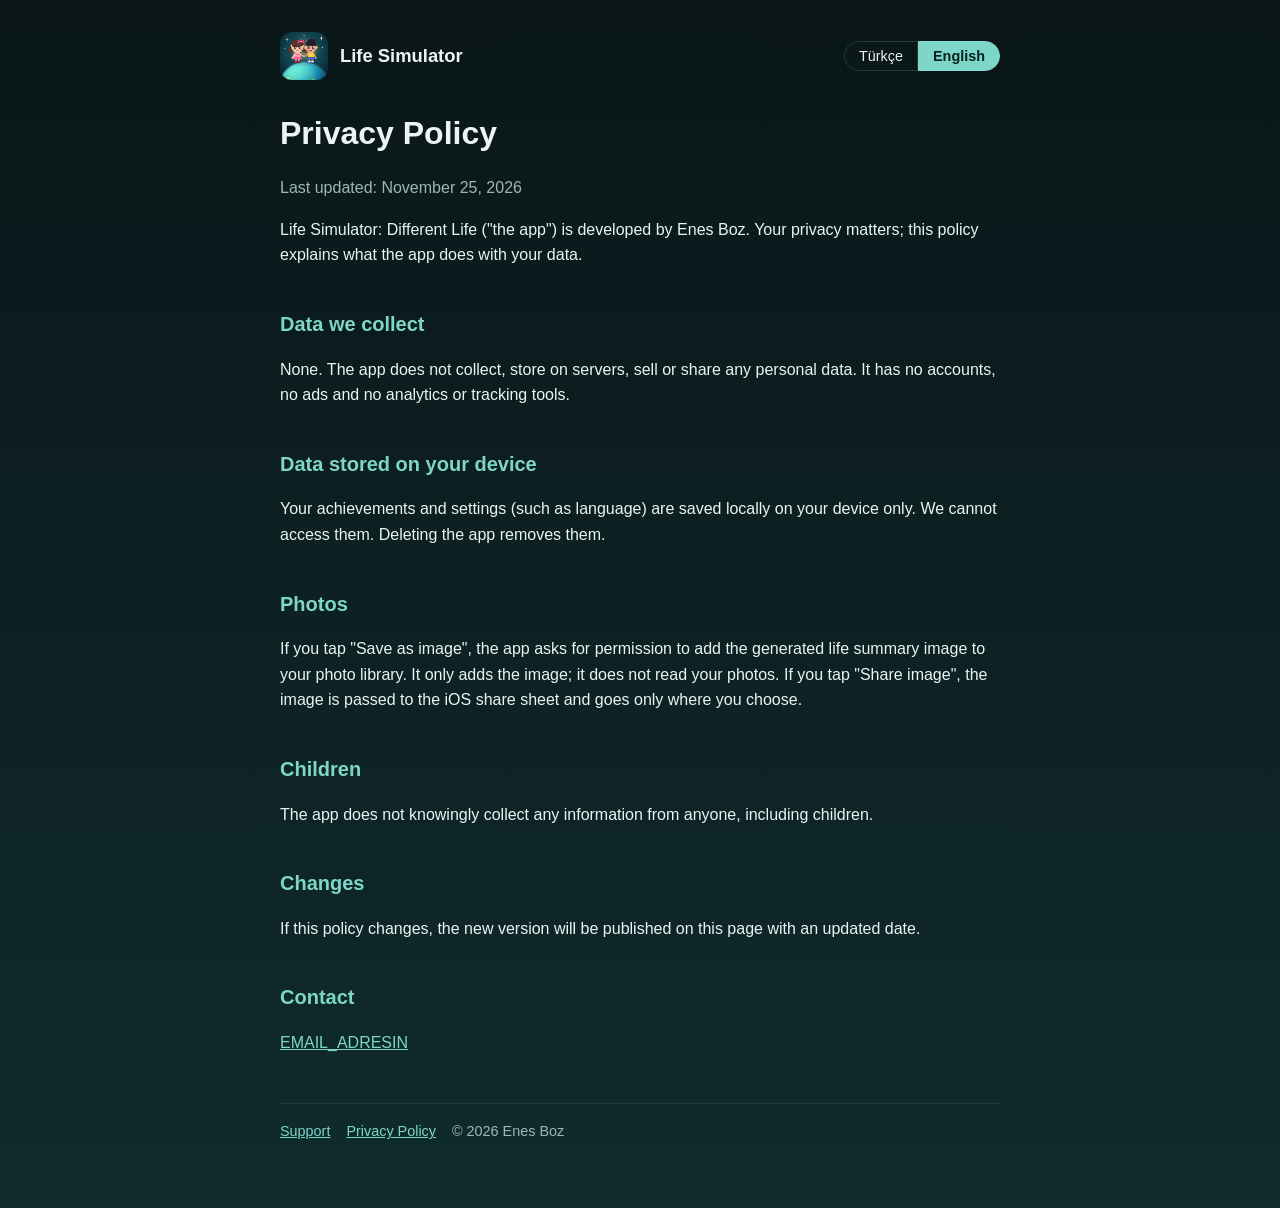
==== privacy.html @ 26c109a1 "Guncelleme Çar 25.11.2026 14:42" ====
<!doctype html><html lang="en"><head><meta charset="utf-8"><meta name="viewport" content="width=device-width,initial-scale=1"><link rel="stylesheet" href="style.css"><script src="lang.js"></script><title>Life Simulator – Privacy Policy</title></head><body><div class="wrap"><header><div class="brand"><img src="icon.png" alt="" onerror="this.style.display=&quot;none&quot;"><span>Life Simulator</span></div><div class="lang"><button data-set="tr">Türkçe</button><button data-set="en">English</button></div></header>
<h1><span data-l="en">Privacy Policy</span><span data-l="tr">Gizlilik Politikası</span></h1>
<p class="muted"><span data-l="en">Last updated: November 25, 2026</span><span data-l="tr">Son güncelleme: 25 Kasım 2026</span></p>
<div data-l="en">
<p>Life Simulator: Different Life ("the app") is developed by Enes Boz. Your privacy matters; this policy explains what the app does with your data.</p>
<h2>Data we collect</h2><p>None. The app does not collect, store on servers, sell or share any personal data. It has no accounts, no ads and no analytics or tracking tools.</p>
<h2>Data stored on your device</h2><p>Your achievements and settings (such as language) are saved locally on your device only. We cannot access them. Deleting the app removes them.</p>
<h2>Photos</h2><p>If you tap "Save as image", the app asks for permission to add the generated life summary image to your photo library. It only adds the image; it does not read your photos. If you tap "Share image", the image is passed to the iOS share sheet and goes only where you choose.</p>
<h2>Children</h2><p>The app does not knowingly collect any information from anyone, including children.</p>
<h2>Changes</h2><p>If this policy changes, the new version will be published on this page with an updated date.</p>
<h2>Contact</h2><p><a href="mailto:EMAIL_ADRESIN">EMAIL_ADRESIN</a></p>
</div>
<div data-l="tr">
<p>Life Simulator: Different Life ("uygulama") Enes Boz tarafından geliştirilmiştir. Bu politika, uygulamanın verilerinle ne yaptığını açıklar.</p>
<h2>Topladığımız veriler</h2><p>Hiçbiri. Uygulama kişisel veri toplamaz, sunucularda saklamaz, satmaz veya paylaşmaz. Hesap, reklam, analitik veya takip aracı yoktur.</p>
<h2>Cihazında saklanan veriler</h2><p>Başarımların ve ayarların (dil gibi) yalnızca cihazında yerel olarak saklanır. Bunlara erişemeyiz. Uygulamayı silmek onları siler.</p>
<h2>Fotoğraflar</h2><p>"Görsel olarak kaydet" düğmesine dokunursan uygulama, oluşturulan hayat özeti görselini galerine eklemek için izin ister. Yalnızca görsel ekler; fotoğraflarını okumaz. "Görseli paylaş" dersen görsel iOS paylaşım menüsüne gider ve yalnızca senin seçtiğin yere iletilir.</p>
<h2>Çocuklar</h2><p>Uygulama çocuklar dahil hiç kimseden bilerek bilgi toplamaz.</p>
<h2>Değişiklikler</h2><p>Politika değişirse yeni sürüm güncellenmiş tarihle bu sayfada yayınlanır.</p>
<h2>İletişim</h2><p><a href="mailto:EMAIL_ADRESIN">EMAIL_ADRESIN</a></p>
</div>
<footer><a href="index.html"><span data-l="en">Support</span><span data-l="tr">Destek</span></a><a href="privacy.html"><span data-l="en">Privacy Policy</span><span data-l="tr">Gizlilik Politikası</span></a><span>© 2026 Enes Boz</span></footer></div></body></html>
---- style.css ----
:root{--bg:#0b1618;--card:#12262a;--text:#eaf4f2;--muted:#9db8b4;--accent:#7ed6c8;--line:#1f3b3f}
*{box-sizing:border-box}
body{margin:0;font-family:-apple-system,BlinkMacSystemFont,"Segoe UI",Roboto,Helvetica,Arial,sans-serif;background:linear-gradient(180deg,#0a1618,#123436 140%);color:var(--text);line-height:1.6;min-height:100vh}
.wrap{max-width:760px;margin:0 auto;padding:32px 20px 64px}
header{display:flex;align-items:center;justify-content:space-between;gap:12px;margin-bottom:28px}
.brand{display:flex;align-items:center;gap:12px;font-weight:700;font-size:1.15rem}
.brand img{width:48px;height:48px;border-radius:12px}
.lang button{background:transparent;color:var(--text);border:1px solid var(--line);padding:6px 14px;cursor:pointer;font-size:.9rem}
.lang button:first-child{border-radius:999px 0 0 999px}.lang button:last-child{border-radius:0 999px 999px 0}
.lang button.on{background:var(--accent);color:#06201c;border-color:var(--accent);font-weight:600}
h1{font-size:2rem;margin:.2em 0}h2{font-size:1.25rem;margin-top:2em;color:var(--accent)}
p,li{color:var(--text)}.muted{color:var(--muted)}
.card{background:var(--card);border:1px solid var(--line);border-radius:16px;padding:18px 20px;margin:14px 0}
a{color:var(--accent)}
details{background:var(--card);border:1px solid var(--line);border-radius:12px;padding:12px 16px;margin:10px 0}
summary{cursor:pointer;font-weight:600}
footer{margin-top:48px;padding-top:16px;border-top:1px solid var(--line);color:var(--muted);font-size:.9rem;display:flex;flex-wrap:wrap;gap:16px}
[data-l]{display:none}html[lang=en] [data-l=en],html[lang=tr] [data-l=tr]{display:revert}
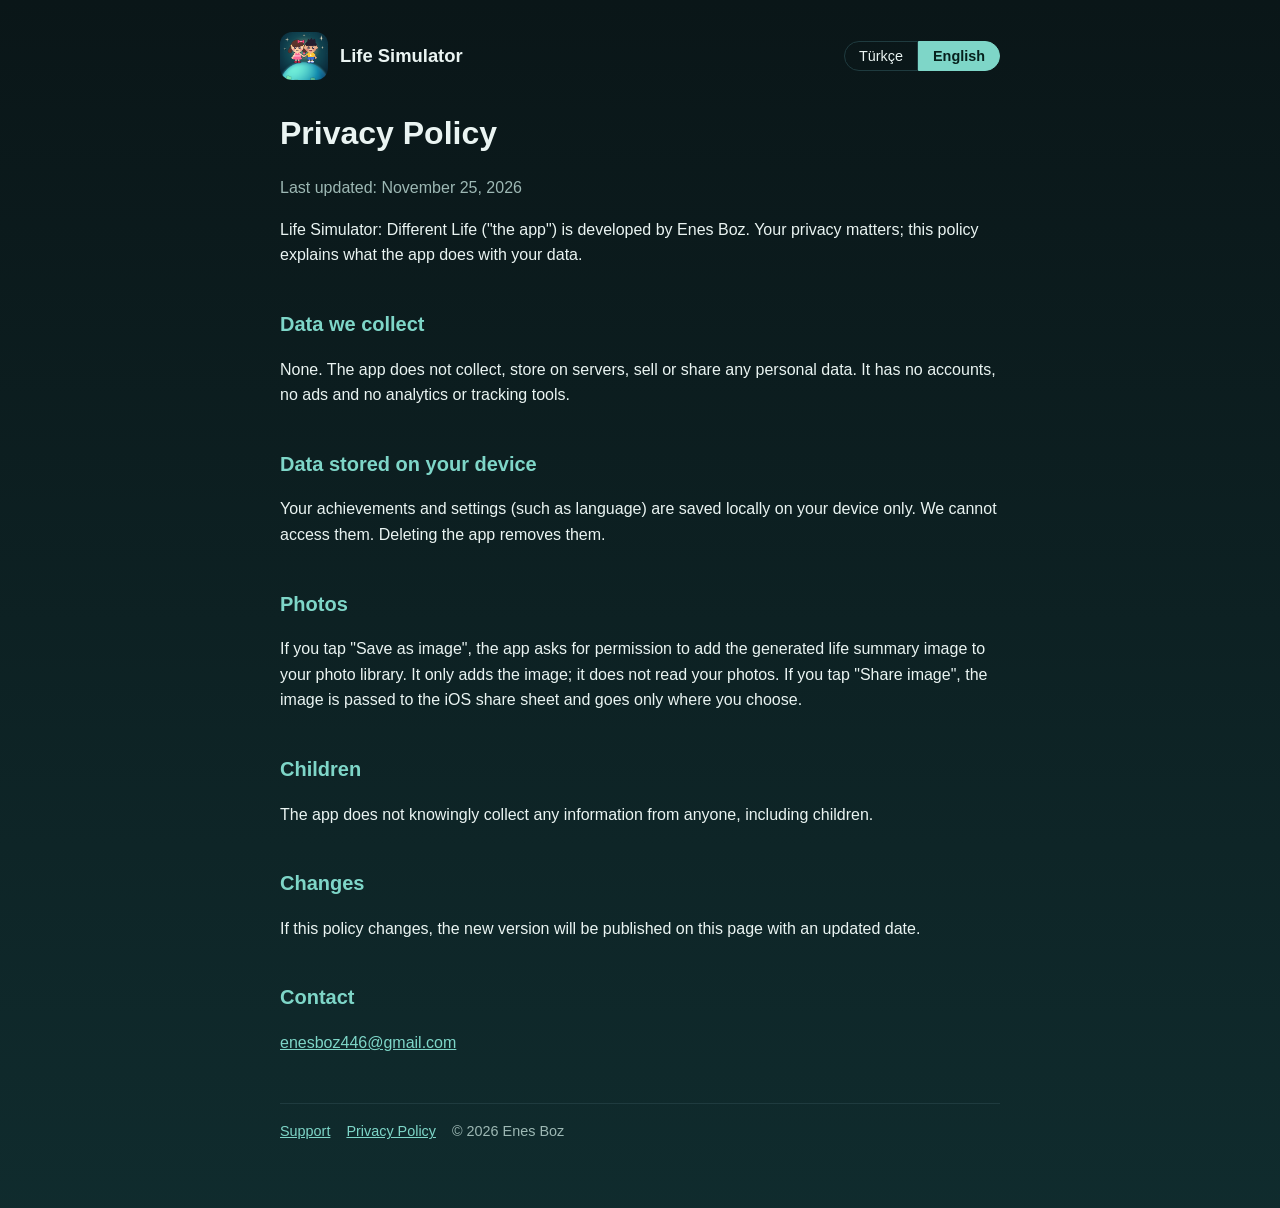
==== commit 9eb8996d: "Guncelleme Per 26.11.2026 12:12" ====
--- a/privacy.html
+++ b/privacy.html
@@ -8,7 +8,7 @@
 <h2>Photos</h2><p>If you tap "Save as image", the app asks for permission to add the generated life summary image to your photo library. It only adds the image; it does not read your photos. If you tap "Share image", the image is passed to the iOS share sheet and goes only where you choose.</p>
 <h2>Children</h2><p>The app does not knowingly collect any information from anyone, including children.</p>
 <h2>Changes</h2><p>If this policy changes, the new version will be published on this page with an updated date.</p>
-<h2>Contact</h2><p><a href="mailto:EMAIL_ADRESIN">EMAIL_ADRESIN</a></p>
+<h2>Contact</h2><p><a href="mailto:enesboz446@gmail.com">enesboz446@gmail.com</a></p>
 </div>
 <div data-l="tr">
 <p>Life Simulator: Different Life ("uygulama") Enes Boz tarafından geliştirilmiştir. Bu politika, uygulamanın verilerinle ne yaptığını açıklar.</p>
@@ -17,6 +17,6 @@
 <h2>Fotoğraflar</h2><p>"Görsel olarak kaydet" düğmesine dokunursan uygulama, oluşturulan hayat özeti görselini galerine eklemek için izin ister. Yalnızca görsel ekler; fotoğraflarını okumaz. "Görseli paylaş" dersen görsel iOS paylaşım menüsüne gider ve yalnızca senin seçtiğin yere iletilir.</p>
 <h2>Çocuklar</h2><p>Uygulama çocuklar dahil hiç kimseden bilerek bilgi toplamaz.</p>
 <h2>Değişiklikler</h2><p>Politika değişirse yeni sürüm güncellenmiş tarihle bu sayfada yayınlanır.</p>
-<h2>İletişim</h2><p><a href="mailto:EMAIL_ADRESIN">EMAIL_ADRESIN</a></p>
+<h2>İletişim</h2><p><a href="mailto:enesboz446@gmail.com">enesboz446@gmail.com</a></p>
 </div>
 <footer><a href="index.html"><span data-l="en">Support</span><span data-l="tr">Destek</span></a><a href="privacy.html"><span data-l="en">Privacy Policy</span><span data-l="tr">Gizlilik Politikası</span></a><span>© 2026 Enes Boz</span></footer></div></body></html>
